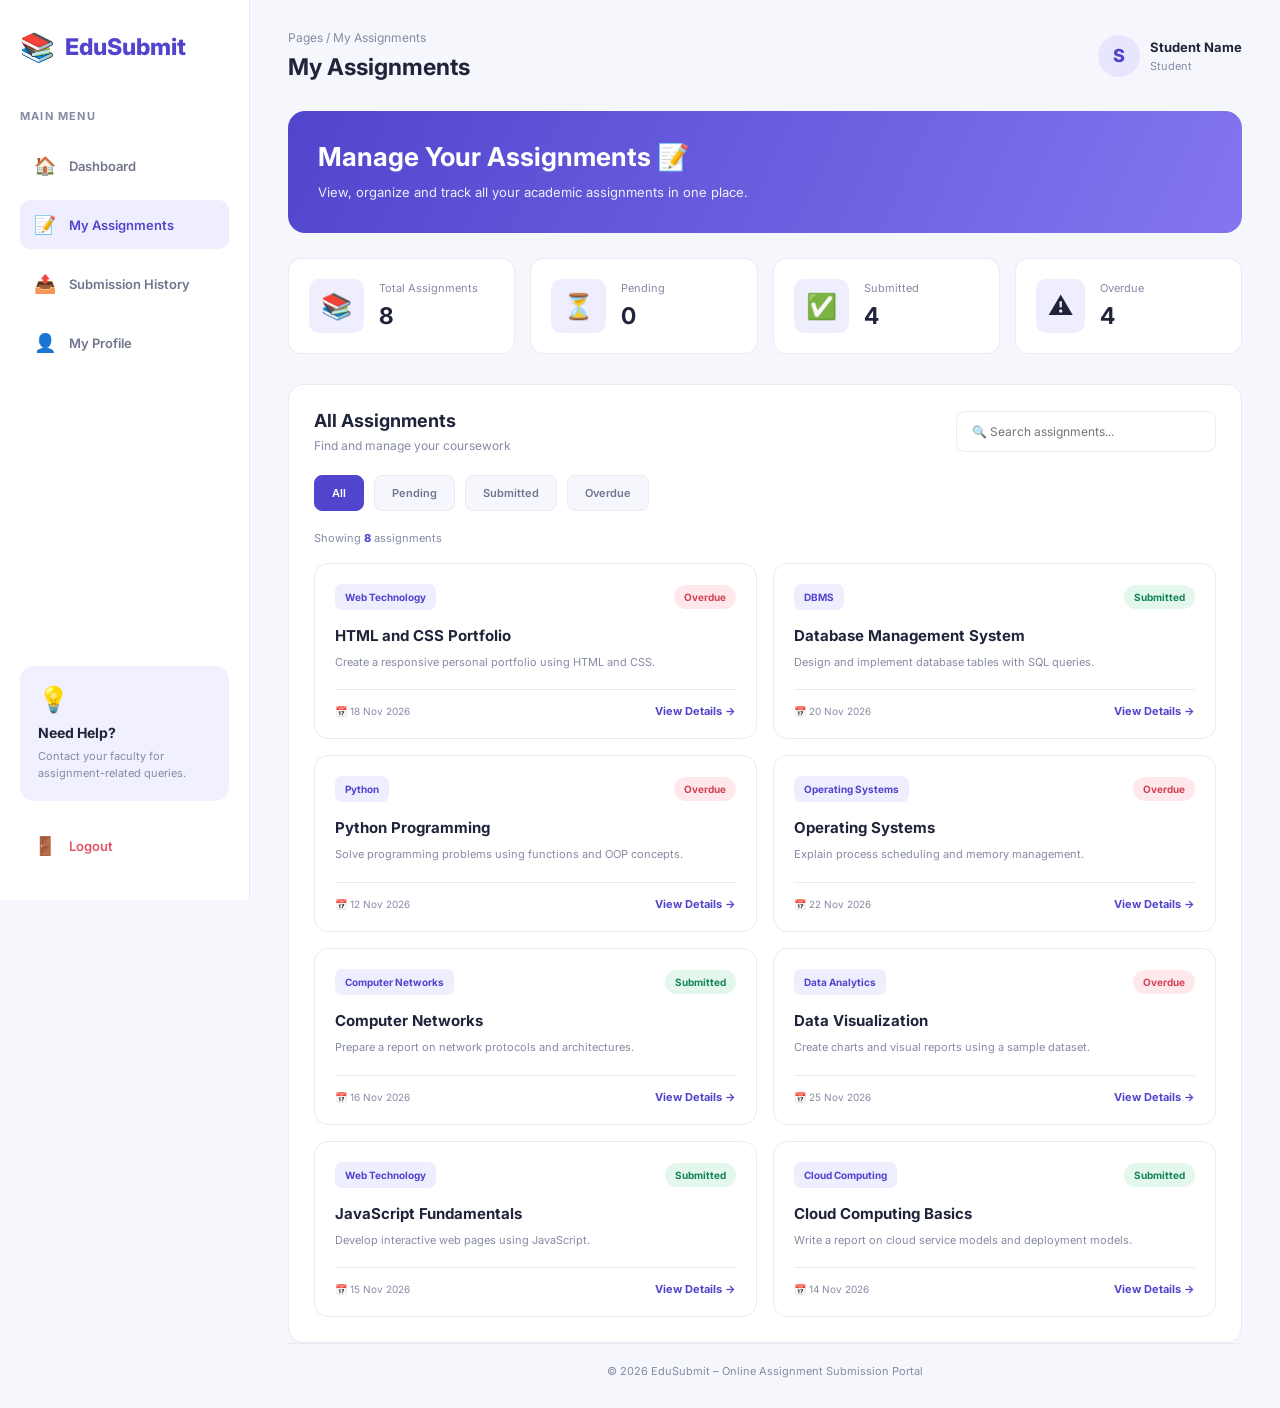
==== pages/assignments.html @ 94a19232 "Add student dashboard and assignment pages" ====
<!DOCTYPE html>
<html lang="en">
<head>
    <meta charset="UTF-8">
    <meta name="viewport" content="width=device-width, initial-scale=1.0">
    <title>My Assignments | EduSubmit</title>
    <link rel="stylesheet" href="../css/student.css">
</head>
<body>

<div class="dashboard-container">

    <!-- Sidebar -->
    <aside class="sidebar">
        <div class="logo">
            <span class="logo-icon">📚</span>
            <h2>EduSubmit</h2>
        </div>

        <p class="menu-heading">MAIN MENU</p>

        <nav class="sidebar-nav">
            <a href="student-dashboard.html" class="nav-link">
                <span>🏠</span> Dashboard
            </a>

            <a href="assignments.html" class="nav-link active">
                <span>📝</span> My Assignments
            </a>

            <a href="#" class="nav-link">
                <span>📤</span> Submission History
            </a>

            <a href="#" class="nav-link">
                <span>👤</span> My Profile
            </a>
        </nav>

        <div class="sidebar-bottom">
            <div class="help-card">
                <span>💡</span>
                <h3>Need Help?</h3>
                <p>Contact your faculty for assignment-related queries.</p>
            </div>

            <a href="#" class="nav-link logout">
                <span>🚪</span> Logout
            </a>
        </div>
    </aside>

    <!-- Main Content -->
    <main class="main-content">

        <header class="top-header">
            <div>
                <p class="breadcrumb">Pages / My Assignments</p>
                <h2>My Assignments</h2>
            </div>

            <div class="header-right">
                <div class="profile-info">
                    <div class="avatar">S</div>
                    <div>
                        <h4>Student Name</h4>
                        <p>Student</p>
                    </div>
                </div>
            </div>
        </header>

        <!-- Page Introduction -->
        <section class="assignment-welcome">
            <div>
                <h1>Manage Your Assignments 📝</h1>
                <p>View, organize and track all your academic assignments in one place.</p>
            </div>
        </section>

        <!-- Assignment Summary -->
        <section class="assignment-summary">

            <div class="summary-card">
                <span>📚</span>
                <div>
                    <p>Total Assignments</p>
                    <h2 id="page-total">0</h2>
                </div>
            </div>

            <div class="summary-card">
                <span>⏳</span>
                <div>
                    <p>Pending</p>
                    <h2 id="page-pending">0</h2>
                </div>
            </div>

            <div class="summary-card">
                <span>✅</span>
                <div>
                    <p>Submitted</p>
                    <h2 id="page-submitted">0</h2>
                </div>
            </div>

            <div class="summary-card">
                <span>⚠️</span>
                <div>
                    <p>Overdue</p>
                    <h2 id="page-overdue">0</h2>
                </div>
            </div>

        </section>

        <!-- Search and Filters -->
        <section class="assignment-management">

            <div class="assignment-toolbar">
                <div>
                    <h2>All Assignments</h2>
                    <p>Find and manage your coursework</p>
                </div>

                <input
                    type="search"
                    id="assignment-search"
                    placeholder="🔍 Search assignments..."
                    aria-label="Search assignments"
                >
            </div>

            <div class="filter-buttons">
                <button class="filter-btn active" data-filter="All">
                    All
                </button>

                <button class="filter-btn" data-filter="Pending">
                    Pending
                </button>

                <button class="filter-btn" data-filter="Submitted">
                    Submitted
                </button>

                <button class="filter-btn" data-filter="Overdue">
                    Overdue
                </button>
            </div>

            <div class="assignment-count">
                Showing <span id="visible-count">0</span> assignments
            </div>

            <div class="assignment-list" id="all-assignments">
                <!-- JavaScript displays assignments here -->
            </div>

        </section>

        <footer class="footer">
            © 2026 EduSubmit – Online Assignment Submission Portal
        </footer>

    </main>
</div>

<script src="../js/student.js"></script>

</body>
</html>
---- css/student.css ----
/* =====================================
   EDUSUBMIT - STUDENT DASHBOARD
   ===================================== */

@import url('https://fonts.googleapis.com/css2?family=Inter:wght@400;500;600;700;800&display=swap');

:root {
    --primary: #5145CD;
    --primary-dark: #3930A5;
    --background: #F6F7FC;
    --white: #FFFFFF;
    --text: #20243A;
    --muted: #858BA3;
    --border: #E9EAF2;
    --success: #159B69;
    --warning: #E99A25;
    --danger: #E25363;
}

* {
    margin: 0;
    padding: 0;
    box-sizing: border-box;
}

body {
    font-family: 'Inter', sans-serif;
    background: var(--background);
    color: var(--text);
}

a {
    text-decoration: none;
    color: inherit;
}

button {
    font-family: inherit;
    cursor: pointer;
}

/* Main Layout */

.dashboard-container {
    display: flex;
    min-height: 100vh;
}

/* Sidebar */

.sidebar {
    width: 250px;
    background: var(--white);
    padding: 30px 20px;
    display: flex;
    flex-direction: column;
    border-right: 1px solid var(--border);
    position: fixed;
    top: 0;
    bottom: 0;
    left: 0;
    z-index: 10;
}

.logo {
    display: flex;
    align-items: center;
    gap: 10px;
    margin-bottom: 45px;
}

.logo-icon {
    font-size: 28px;
}

.logo h2 {
    color: var(--primary);
    font-size: 23px;
    font-weight: 800;
}

.menu-heading {
    font-size: 11px;
    font-weight: 700;
    color: var(--muted);
    letter-spacing: 1.2px;
    margin-bottom: 18px;
}

.sidebar-nav {
    display: flex;
    flex-direction: column;
    gap: 10px;
}

.nav-link {
    display: flex;
    align-items: center;
    gap: 13px;
    padding: 14px;
    border-radius: 10px;
    color: #70768E;
    font-size: 13px;
    font-weight: 600;
    transition: 0.3s;
}

.nav-link span {
    font-size: 18px;
}

.nav-link:hover,
.nav-link.active {
    background: #EFEEFF;
    color: var(--primary);
}

.sidebar-bottom {
    margin-top: auto;
}

.help-card {
    background: #F1F0FF;
    padding: 18px;
    border-radius: 14px;
    margin-bottom: 20px;
}

.help-card span {
    font-size: 25px;
}

.help-card h3 {
    margin: 10px 0 7px;
    font-size: 14px;
}

.help-card p {
    color: var(--muted);
    font-size: 11px;
    line-height: 1.6;
}

.logout {
    color: var(--danger);
}

/* Main Content */

.main-content {
    margin-left: 250px;
    padding: 30px 38px;
    width: calc(100% - 250px);
}

.top-header {
    display: flex;
    align-items: center;
    justify-content: space-between;
    margin-bottom: 30px;
}

.breadcrumb {
    font-size: 12px;
    color: var(--muted);
    margin-bottom: 8px;
}

.top-header h2 {
    font-size: 23px;
}

.header-right {
    display: flex;
    align-items: center;
    gap: 25px;
}

.notification-btn {
    position: relative;
    border: none;
    background: white;
    padding: 12px;
    border-radius: 12px;
    font-size: 19px;
}

.notification-dot {
    position: absolute;
    top: 8px;
    right: 8px;
    width: 7px;
    height: 7px;
    border-radius: 50%;
    background: var(--danger);
}

.profile-info {
    display: flex;
    align-items: center;
    gap: 10px;
}

.avatar {
    width: 42px;
    height: 42px;
    background: #E8E5FF;
    color: var(--primary);
    display: grid;
    place-items: center;
    border-radius: 50%;
    font-weight: 800;
    font-size: 18px;
}

.profile-info h4 {
    font-size: 13px;
}

.profile-info p {
    color: var(--muted);
    font-size: 11px;
    margin-top: 4px;
}

/* Welcome Banner */

.welcome-banner {
    background: linear-gradient(115deg, #5145CD, #8376EF);
    color: white;
    padding: 35px 40px;
    border-radius: 20px;
    display: flex;
    justify-content: space-between;
    align-items: center;
    min-height: 205px;
    margin-bottom: 35px;
    overflow: hidden;
}

.welcome-label {
    font-size: 11px;
    font-weight: 700;
    letter-spacing: 1.5px;
    margin-bottom: 12px;
    opacity: 0.85;
}

.welcome-banner h1 {
    font-size: 32px;
    margin-bottom: 12px;
}

.welcome-banner p:not(.welcome-label) {
    font-size: 13px;
    line-height: 1.7;
    max-width: 450px;
    opacity: 0.9;
}

.primary-btn {
    display: inline-block;
    background: white;
    color: var(--primary);
    padding: 12px 20px;
    border-radius: 9px;
    font-size: 12px;
    font-weight: 700;
    margin-top: 20px;
    transition: 0.3s;
}

.primary-btn:hover {
    transform: translateY(-2px);
    background: #F1F0FF;
}

.welcome-illustration {
    font-size: 100px;
    padding-right: 35px;
}

/* Section Headings */

.section-heading {
    margin-bottom: 20px;
}

.section-heading h2,
.content-card h2 {
    font-size: 18px;
    margin-bottom: 7px;
}

.section-heading p,
.card-subtitle {
    color: var(--muted);
    font-size: 12px;
}

.heading-row {
    display: flex;
    justify-content: space-between;
    align-items: center;
}

/* Statistics Cards */

.stats-section {
    margin-bottom: 35px;
}

.stats-grid {
    display: grid;
    grid-template-columns: repeat(4, 1fr);
    gap: 18px;
}

.stat-card {
    background: var(--white);
    padding: 22px;
    border-radius: 15px;
    border: 1px solid var(--border);
    transition: 0.3s;
}

.stat-card:hover {
    transform: translateY(-4px);
    box-shadow: 0 8px 25px rgba(30, 35, 80, 0.07);
}

.stat-icon {
    width: 42px;
    height: 42px;
    display: grid;
    place-items: center;
    border-radius: 12px;
    font-size: 20px;
    margin-bottom: 17px;
}

.total-card .stat-icon {
    background: #EFEEFF;
}

.submitted-card .stat-icon {
    background: #E5F8EF;
}

.pending-card .stat-icon {
    background: #FFF4DE;
}

.overdue-card .stat-icon {
    background: #FFECEF;
}

.stat-card p {
    color: var(--muted);
    font-size: 12px;
    margin-bottom: 9px;
}

.stat-card h2 {
    font-size: 29px;
    margin-bottom: 7px;
}

.stat-card span {
    font-size: 10px;
    color: var(--muted);
}

/* Assignments */

.assignments-section {
    margin-bottom: 35px;
}

.view-all {
    color: var(--primary);
    font-size: 12px;
    font-weight: 700;
}

.assignment-list {
    display: grid;
    grid-template-columns: repeat(2, 1fr);
    gap: 16px;
}

.assignment-card {
    background: var(--white);
    border: 1px solid var(--border);
    padding: 20px;
    border-radius: 14px;
    transition: 0.3s;
}

.assignment-card:hover {
    transform: translateY(-3px);
    box-shadow: 0 8px 20px rgba(30, 35, 80, 0.06);
}

.assignment-top {
    display: flex;
    justify-content: space-between;
    align-items: center;
    margin-bottom: 16px;
}

.subject-tag {
    background: #EFEEFF;
    color: var(--primary);
    padding: 7px 10px;
    border-radius: 7px;
    font-size: 10px;
    font-weight: 700;
}

.status {
    padding: 6px 10px;
    border-radius: 20px;
    font-size: 10px;
    font-weight: 700;
}

.status.pending {
    background: #FFF3D9;
    color: #C27B12;
}

.status.submitted {
    background: #E4F7ED;
    color: #138557;
}

.status.overdue {
    background: #FFE8EC;
    color: #D44355;
}

.assignment-card h3 {
    font-size: 15px;
    margin-bottom: 9px;
}

.assignment-card > p {
    font-size: 11px;
    color: var(--muted);
    line-height: 1.6;
}

.assignment-footer {
    display: flex;
    justify-content: space-between;
    align-items: center;
    border-top: 1px solid var(--border);
    margin-top: 18px;
    padding-top: 14px;
}

.assignment-footer span {
    font-size: 10px;
    color: var(--muted);
}

.assignment-footer a {
    font-size: 11px;
    color: var(--primary);
    font-weight: 700;
}

/* Bottom Section */

.bottom-grid {
    display: grid;
    grid-template-columns: 1.5fr 1fr;
    gap: 20px;
    margin-bottom: 35px;
}

.content-card {
    background: white;
    padding: 24px;
    border: 1px solid var(--border);
    border-radius: 15px;
}

.deadline-item {
    display: flex;
    justify-content: space-between;
    align-items: center;
    padding: 17px 0;
    border-bottom: 1px solid var(--border);
}

.deadline-item:last-child {
    border-bottom: none;
}

.deadline-item h4 {
    font-size: 12px;
    margin-bottom: 5px;
}

.deadline-item p {
    font-size: 10px;
    color: var(--muted);
}

.deadline-date {
    color: var(--primary);
    font-size: 11px;
    font-weight: 700;
}

/* Progress Circle */

.progress-circle {
    width: 150px;
    height: 150px;
    border-radius: 50%;
    background: conic-gradient(
        var(--primary) 0% 50%,
        #EBEAF5 50% 100%
    );
    display: grid;
    place-items: center;
    margin: 25px auto;
}

.progress-circle > div {
    background: white;
    width: 120px;
    height: 120px;
    border-radius: 50%;
    display: flex;
    flex-direction: column;
    align-items: center;
    justify-content: center;
}

.progress-circle h2 {
    color: var(--primary);
    font-size: 27px;
}

.progress-circle p {
    color: var(--muted);
    font-size: 10px;
    margin-top: 5px;
}

.progress-message {
    color: var(--muted);
    font-size: 11px;
    text-align: center;
}

.footer {
    border-top: 1px solid var(--border);
    padding-top: 20px;
    text-align: center;
    color: var(--muted);
    font-size: 11px;
}

/* Responsive Design */

@media (max-width: 1100px) {
    .stats-grid {
        grid-template-columns: repeat(2, 1fr);
    }
}

@media (max-width: 800px) {
    .sidebar {
        width: 75px;
        padding: 25px 10px;
    }

    .logo h2,
    .menu-heading,
    .nav-link:not(.active),
    .nav-link.active {
        font-size: 0;
    }

    .nav-link {
        justify-content: center;
        padding: 14px 5px;
    }

    .nav-link span {
        font-size: 20px;
    }

    .help-card {
        display: none;
    }

    .main-content {
        margin-left: 75px;
        width: calc(100% - 75px);
        padding: 25px 20px;
    }

    .bottom-grid {
        grid-template-columns: 1fr;
    }
}

@media (max-width: 550px) {
    .main-content {
        padding: 20px 13px;
    }

    .top-header {
        align-items: flex-start;
        gap: 10px;
    }

    .top-header h2 {
        font-size: 17px;
    }

    .header-right {
        gap: 8px;
    }

    .profile-info > div:last-child {
        display: none;
    }

    .welcome-banner {
        padding: 25px 20px;
    }

    .welcome-banner h1 {
        font-size: 24px;
    }

    .welcome-illustration {
        font-size: 55px;
        padding-right: 0;
    }

    .stats-grid {
        grid-template-columns: 1fr 1fr;
        gap: 10px;
    }

    .stat-card {
        padding: 14px;
    }

    .assignment-list {
        grid-template-columns: 1fr;
    }

    .heading-row {
        align-items: flex-start;
        gap: 10px;
    }
}

/* =====================================
   MY ASSIGNMENTS PAGE
   ===================================== */

.assignment-welcome {
    background: linear-gradient(115deg, #5145CD, #8376EF);
    color: white;
    padding: 30px;
    border-radius: 17px;
    margin-bottom: 25px;
}

.assignment-welcome h1 {
    font-size: 26px;
    margin-bottom: 10px;
}

.assignment-welcome p {
    font-size: 13px;
    opacity: 0.9;
    line-height: 1.6;
}

.assignment-summary {
    display: grid;
    grid-template-columns: repeat(4, 1fr);
    gap: 15px;
    margin-bottom: 30px;
}

.summary-card {
    background: white;
    padding: 20px;
    border: 1px solid var(--border);
    border-radius: 13px;
    display: flex;
    align-items: center;
    gap: 15px;
}

.summary-card > span {
    font-size: 25px;
    background: #EFEEFF;
    padding: 12px;
    border-radius: 10px;
}

.summary-card p {
    font-size: 11px;
    color: var(--muted);
    margin-bottom: 7px;
}

.summary-card h2 {
    font-size: 23px;
}

.assignment-management {
    background: white;
    padding: 25px;
    border: 1px solid var(--border);
    border-radius: 15px;
}

.assignment-toolbar {
    display: flex;
    align-items: center;
    justify-content: space-between;
    gap: 15px;
    margin-bottom: 22px;
}

.assignment-toolbar h2 {
    font-size: 18px;
    margin-bottom: 7px;
}

.assignment-toolbar p {
    color: var(--muted);
    font-size: 12px;
}

#assignment-search {
    width: 260px;
    padding: 12px 15px;
    border: 1px solid var(--border);
    border-radius: 9px;
    outline: none;
    font-family: inherit;
    font-size: 12px;
}

#assignment-search:focus {
    border-color: var(--primary);
    box-shadow: 0 0 0 3px rgba(81, 69, 205, 0.1);
}

.filter-buttons {
    display: flex;
    flex-wrap: wrap;
    gap: 10px;
    margin-bottom: 20px;
}

.filter-btn {
    padding: 10px 17px;
    background: #F6F7FC;
    border: 1px solid var(--border);
    border-radius: 8px;
    color: #70768E;
    font-size: 11px;
    font-weight: 600;
    transition: 0.3s;
}

.filter-btn:hover,
.filter-btn.active {
    background: var(--primary);
    color: white;
    border-color: var(--primary);
}

.assignment-count {
    font-size: 11px;
    color: var(--muted);
    margin-bottom: 18px;
}

#visible-count {
    color: var(--primary);
    font-weight: 800;
}

.no-results {
    grid-column: 1 / -1;
    text-align: center;
    padding: 45px 15px;
    color: var(--muted);
    background: #F9F9FD;
    border-radius: 12px;
}

.no-results span {
    font-size: 35px;
    display: block;
    margin-bottom: 12px;
}

@media (max-width: 1000px) {
    .assignment-summary {
        grid-template-columns: repeat(2, 1fr);
    }
}

@media (max-width: 600px) {
    .assignment-toolbar {
        flex-direction: column;
        align-items: stretch;
    }

    #assignment-search {
        width: 100%;
    }

    .assignment-summary {
        gap: 10px;
    }

    .summary-card {
        padding: 12px;
        gap: 8px;
    }

    .summary-card > span {
        padding: 8px;
        font-size: 18px;
    }

    .assignment-management {
        padding: 15px;
    }

    .assignment-welcome h1 {
        font-size: 21px;
    }
}

/* =====================================
   ASSIGNMENT DETAILS PAGE
   ===================================== */

.back-link {
    display: inline-block;
    color: var(--primary);
    font-size: 12px;
    font-weight: 700;
    margin-bottom: 20px;
}

.back-link:hover {
    text-decoration: underline;
}

.details-banner {
    background: linear-gradient(115deg, #5145CD, #8376EF);
    color: white;
    padding: 30px;
    border-radius: 17px;
    display: flex;
    justify-content: space-between;
    align-items: center;
    margin-bottom: 25px;
}

.details-label {
    font-size: 10px;
    letter-spacing: 1.5px;
    opacity: 0.85;
    font-weight: 700;
}

.details-banner h1 {
    font-size: 27px;
    margin: 13px 0 8px;
}

.details-banner p {
    font-size: 13px;
    opacity: 0.9;
}

.details-icon {
    font-size: 65px;
}

.details-grid {
    display: grid;
    grid-template-columns: 1.6fr 1fr;
    gap: 20px;
    align-items: start;
}

.details-main,
.details-side {
    display: flex;
    flex-direction: column;
    gap: 20px;
}

.details-card {
    background: white;
    border: 1px solid var(--border);
    border-radius: 15px;
    padding: 25px;
}

.details-card h2 {
    font-size: 17px;
    margin-bottom: 20px;
}

.details-card h3 {
    font-size: 14px;
    margin-bottom: 15px;
}

.details-description {
    font-size: 13px;
    line-height: 1.8;
    color: #70768E;
}

.details-divider {
    border-top: 1px solid var(--border);
    margin: 22px 0;
}

.instruction-list {
    padding-left: 20px;
}

.instruction-list li {
    font-size: 12px;
    color: #70768E;
    line-height: 2.1;
    padding-left: 5px;
}

.guideline-item {
    display: flex;
    align-items: flex-start;
    gap: 14px;
    padding: 15px 0;
    border-bottom: 1px solid var(--border);
}

.guideline-item:last-child {
    border-bottom: none;
}

.guideline-item > span {
    font-size: 22px;
}

.guideline-item h4 {
    font-size: 12px;
    margin-bottom: 5px;
}

.guideline-item p {
    color: var(--muted);
    font-size: 11px;
    line-height: 1.6;
}

.date-info {
    padding: 16px 0;
    border-bottom: 1px solid var(--border);
}

.date-info:last-child {
    border-bottom: none;
}

.date-info p {
    font-size: 11px;
    color: var(--muted);
    margin-bottom: 9px;
}

.date-info h3 {
    color: var(--primary);
    margin-bottom: 0;
    font-size: 17px;
}

.submission-card {
    text-align: center;
}

.submission-icon {
    font-size: 38px;
    display: block;
    margin-bottom: 12px;
}

.submission-card h2 {
    margin-bottom: 10px;
}

.submission-card p {
    font-size: 11px;
    color: var(--muted);
    line-height: 1.7;
    margin-bottom: 20px;
}

.submit-btn,
.secondary-btn {
    display: block;
    padding: 13px;
    border-radius: 9px;
    font-size: 11px;
    font-weight: 700;
    margin-top: 10px;
}

.submit-btn {
    background: var(--primary);
    color: white;
}

.submit-btn:hover {
    background: var(--primary-dark);
}

.submit-btn.disabled {
    background: #A5A5B5;
    pointer-events: none;
}

.secondary-btn {
    background: #F1F0FF;
    color: var(--primary);
}

@media (max-width: 800px) {
    .details-grid {
        grid-template-columns: 1fr;
    }

    .details-banner h1 {
        font-size: 22px;
    }

    .details-icon {
        font-size: 45px;
    }
}

@media (max-width: 450px) {
    .details-banner {
        padding: 22px 17px;
    }

    .details-card {
        padding: 18px;
    }
}
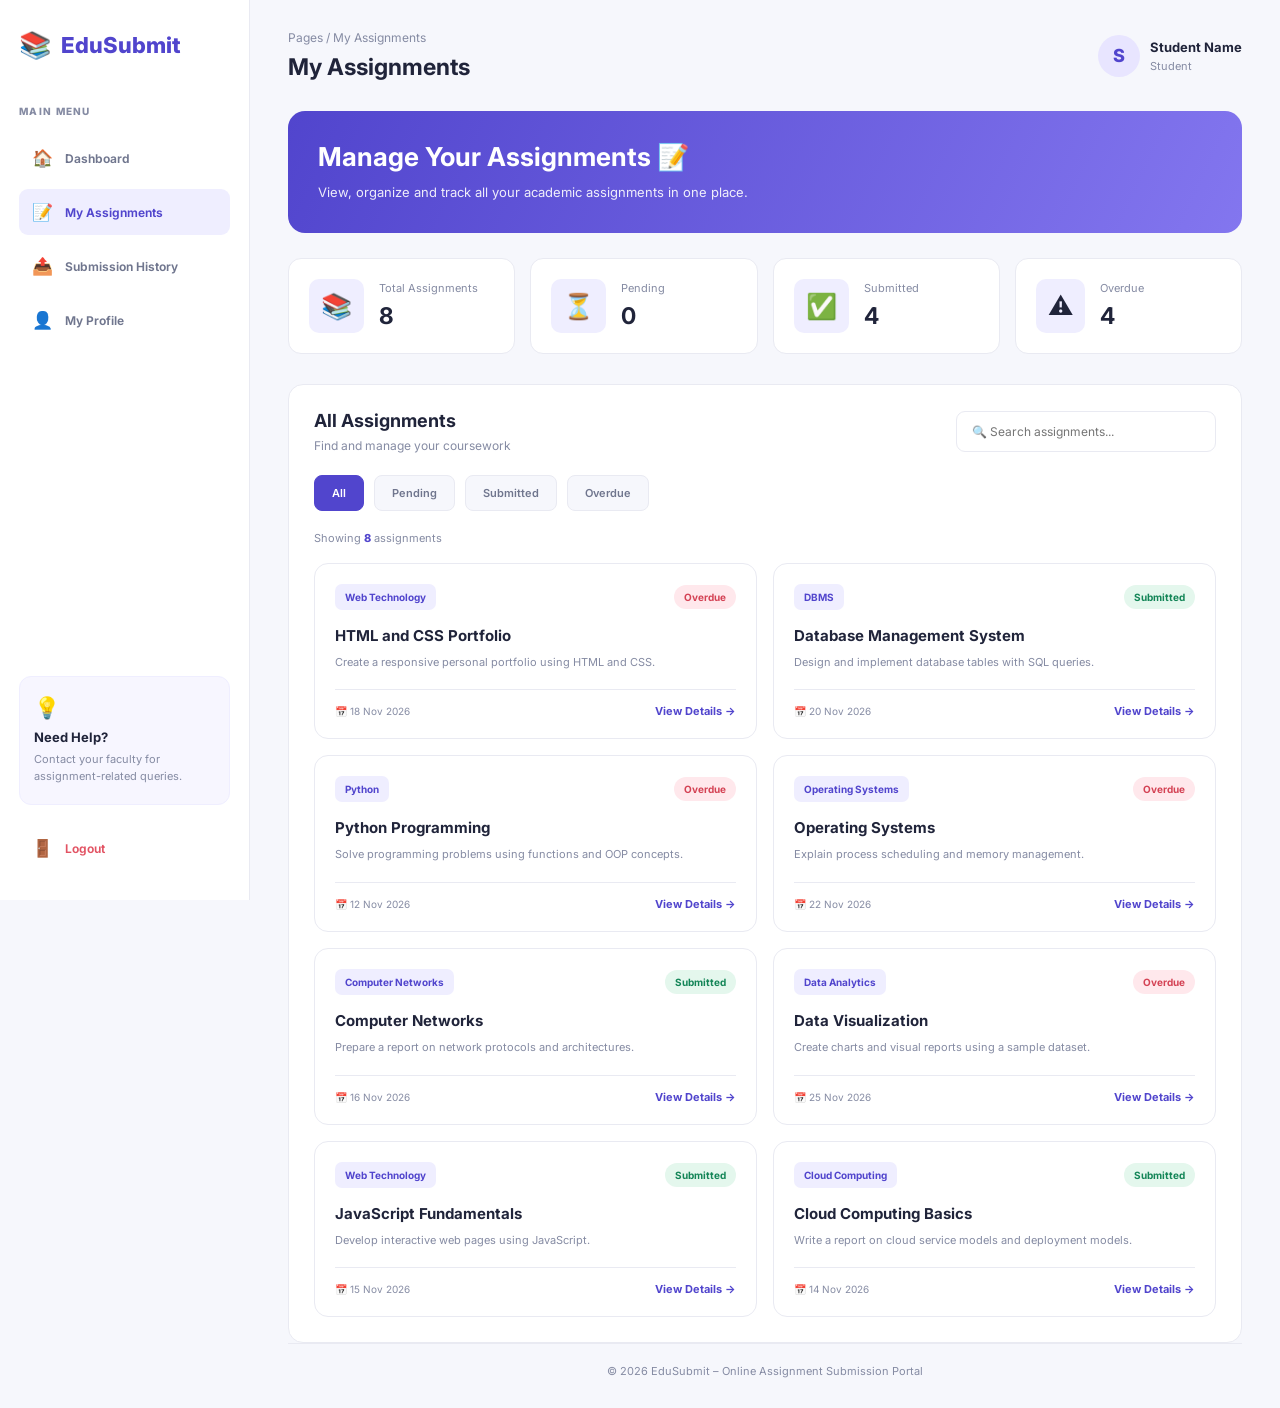
==== commit 3bfb18c4: "Complete evaluation module and standardize student sidebars" ====
--- a/pages/assignments.html
+++ b/pages/assignments.html
@@ -29,7 +29,7 @@
                 <span>📝</span> My Assignments
             </a>
 
-            <a href="#" class="nav-link">
+            <a href="submission-history.html" class="nav-link">
                 <span>📤</span> Submission History
             </a>
 
--- a/css/student.css
+++ b/css/student.css
@@ -1,4 +1,3 @@
-
 /* =====================================
    EDUSUBMIT - STUDENT DASHBOARD
    ===================================== */
@@ -52,7 +51,7 @@
 .sidebar {
     width: 250px;
     background: var(--white);
-    padding: 30px 20px;
+    padding: 29px 19px;
     display: flex;
     flex-direction: column;
     border-right: 1px solid var(--border);
@@ -70,44 +69,42 @@
     margin-bottom: 45px;
 }
 
-.logo-icon {
-    font-size: 28px;
-}
+.logo-icon { font-size: 26px; }
 
 .logo h2 {
     color: var(--primary);
-    font-size: 23px;
+    font-size: 22px;
     font-weight: 800;
 }
 
 .menu-heading {
-    font-size: 11px;
-    font-weight: 700;
-    color: var(--muted);
-    letter-spacing: 1.2px;
+    font-size: 10px;
+    font-weight: 800;
+    color: var(--muted);
+    letter-spacing: 1.3px;
     margin-bottom: 18px;
 }
 
 .sidebar-nav {
     display: flex;
     flex-direction: column;
-    gap: 10px;
+    gap: 8px;
 }
 
 .nav-link {
     display: flex;
     align-items: center;
-    gap: 13px;
-    padding: 14px;
-    border-radius: 10px;
+    gap: 12px;
+    padding: 13px;
+    border-radius: 9px;
     color: #70768E;
-    font-size: 13px;
-    font-weight: 600;
+    font-size: 12px;
+    font-weight: 650;
     transition: 0.3s;
 }
 
 .nav-link span {
-    font-size: 18px;
+    font-size: 17px;
 }
 
 .nav-link:hover,
@@ -121,19 +118,20 @@
 }
 
 .help-card {
-    background: #F1F0FF;
-    padding: 18px;
-    border-radius: 14px;
+    background: #F7F6FF;
+    border: 1px solid #EFEEFF;
+    padding: 18px 14px;
+    border-radius: 12px;
     margin-bottom: 20px;
 }
 
 .help-card span {
-    font-size: 25px;
+    font-size: 21px;
 }
 
 .help-card h3 {
-    margin: 10px 0 7px;
-    font-size: 14px;
+    margin: 9px 0 6px;
+    font-size: 13px;
 }
 
 .help-card p {
@@ -575,95 +573,45 @@
     }
 }
 
-@media (max-width: 800px) {
-    .sidebar {
-        width: 75px;
-        padding: 25px 10px;
-    }
-
-    .logo h2,
-    .menu-heading,
-    .nav-link:not(.active),
-    .nav-link.active {
-        font-size: 0;
-    }
-
-    .nav-link {
-        justify-content: center;
-        padding: 14px 5px;
-    }
-
-    .nav-link span {
-        font-size: 20px;
-    }
-
-    .help-card {
-        display: none;
-    }
-
-    .main-content {
-        margin-left: 75px;
-        width: calc(100% - 75px);
-        padding: 25px 20px;
-    }
-
-    .bottom-grid {
-        grid-template-columns: 1fr;
-    }
+@media (max-width: 1000px) {
+    .sidebar { width: 215px; padding: 25px 15px; }
+    .main-content { margin-left: 215px; width: calc(100% - 215px); }
+}
+
+@media (max-width: 800px) and (min-width: 701px) {
+    .main-content { padding: 25px 20px; }
+    .bottom-grid { grid-template-columns: 1fr; }
+}
+
+@media (max-width: 700px) {
+    .dashboard-container { display: block; }
+    .sidebar { position: static; width: 100%; min-height: 0; padding: 13px 15px; border-right: 0; border-bottom: 1px solid var(--border); }
+    .logo { margin: 0 0 11px; }
+    .logo h2 { font-size: 19px; }
+    .logo-icon { font-size: 22px; }
+    .menu-heading, .help-card { display: none; }
+    .sidebar-nav { display: flex; gap: 5px; overflow-x: auto; }
+    .nav-link, .nav-link:not(.active), .nav-link.active { flex: 0 0 auto; justify-content: flex-start; padding: 9px; font-size: 10px; white-space: nowrap; }
+    .nav-link span { font-size: 14px; }
+    .sidebar-bottom { margin-top: 0; }
+    .sidebar-bottom .logout { padding: 9px; font-size: 10px; white-space: nowrap; }
+    .main-content { margin-left: 0; width: 100%; padding: 18px 14px; }
+    .bottom-grid { grid-template-columns: 1fr; }
 }
 
 @media (max-width: 550px) {
-    .main-content {
-        padding: 20px 13px;
-    }
-
-    .top-header {
-        align-items: flex-start;
-        gap: 10px;
-    }
-
-    .top-header h2 {
-        font-size: 17px;
-    }
-
-    .header-right {
-        gap: 8px;
-    }
-
-    .profile-info > div:last-child {
-        display: none;
-    }
-
-    .welcome-banner {
-        padding: 25px 20px;
-    }
-
-    .welcome-banner h1 {
-        font-size: 24px;
-    }
-
-    .welcome-illustration {
-        font-size: 55px;
-        padding-right: 0;
-    }
-
-    .stats-grid {
-        grid-template-columns: 1fr 1fr;
-        gap: 10px;
-    }
-
-    .stat-card {
-        padding: 14px;
-    }
-
-    .assignment-list {
-        grid-template-columns: 1fr;
-    }
-
-    .heading-row {
-        align-items: flex-start;
-        gap: 10px;
-    }
+    .main-content { padding: 20px 13px; }
+    .top-header { align-items: flex-start; gap: 10px; }
+    .top-header h2 { font-size: 17px; }
+    .header-right { gap: 8px; }
+    .profile-info > div:last-child { display: none; }
+    .welcome-banner { padding: 25px 20px; }
+    .welcome-banner h1 { font-size: 24px; }
+    .welcome-illustration { font-size: 55px; padding-right: 0; }
+    .stats-grid { grid-template-columns: 1fr 1fr; gap: 10px; }
+    .stat-card { padding: 14px; }
+    .assignment-list { grid-template-columns: 1fr; }
+    .heading-row { align-items: flex-start; gap: 10px; }
 }
 
 /* =====================================
